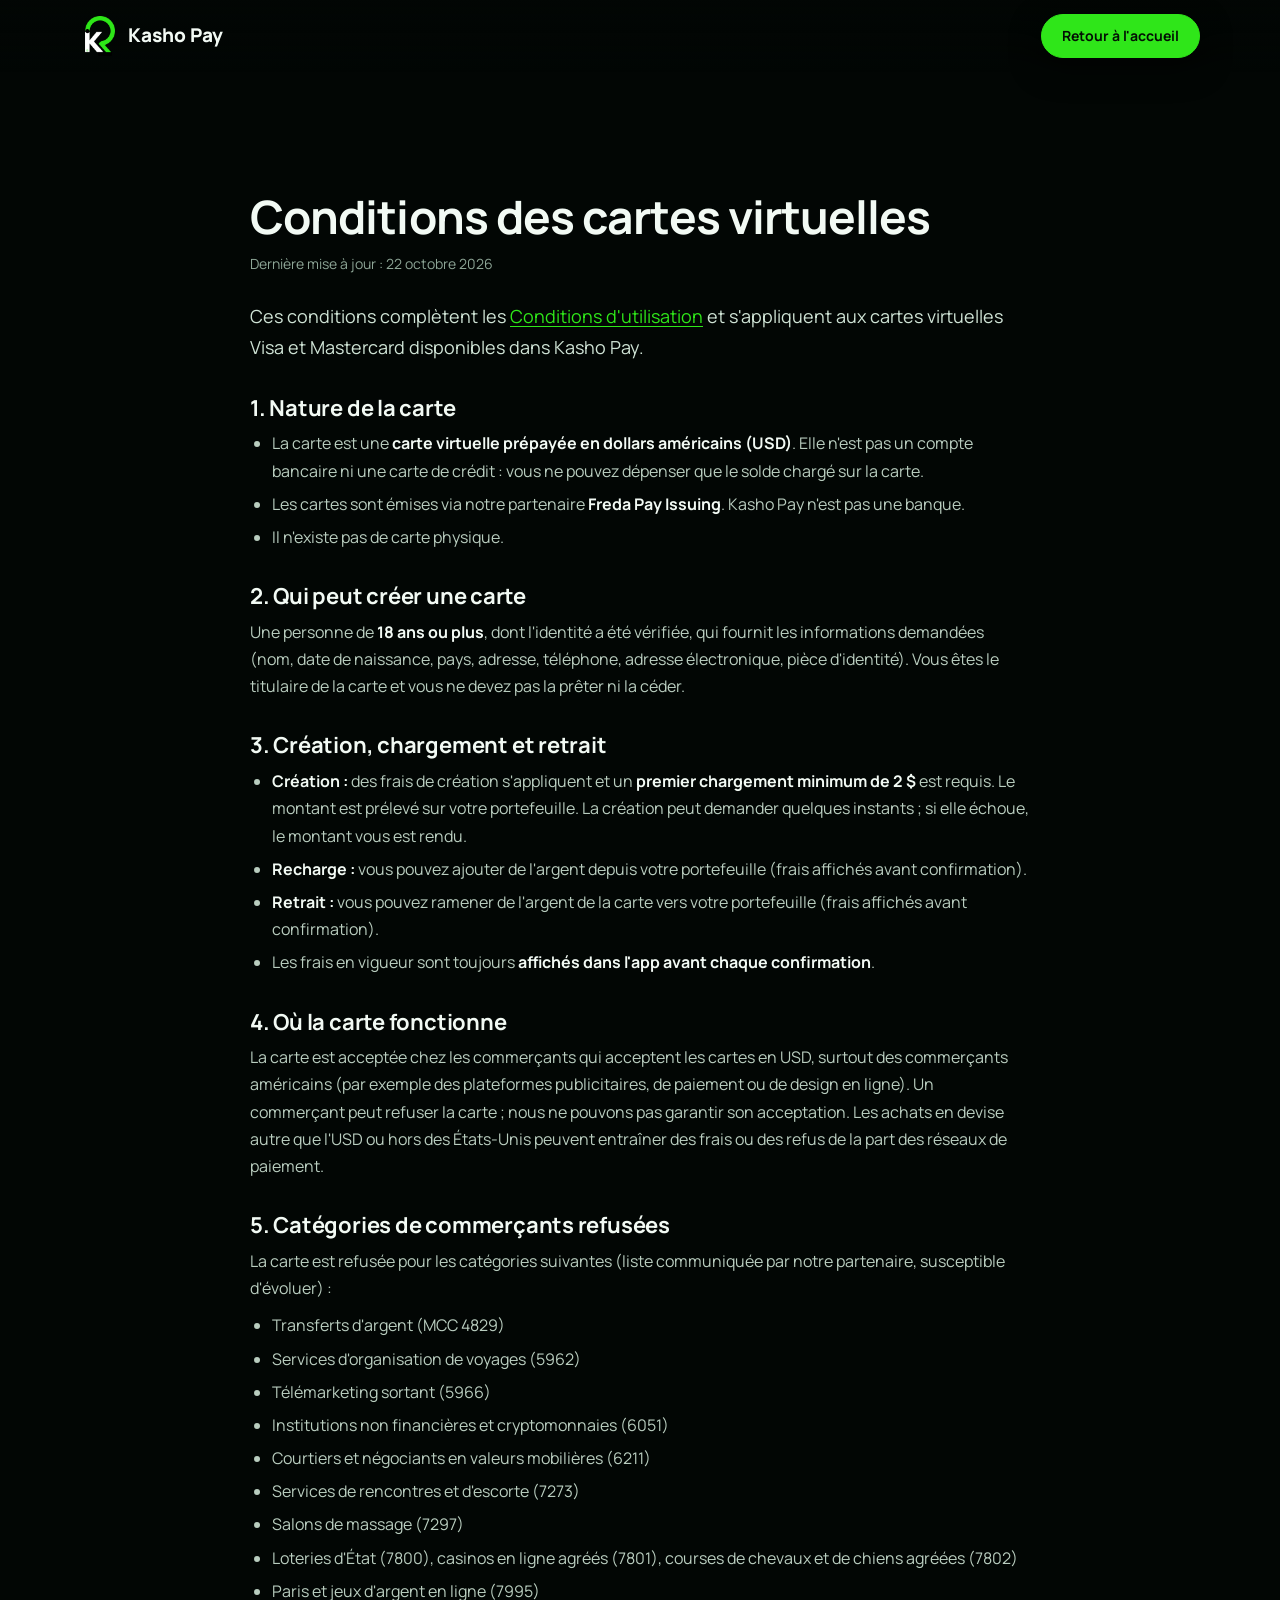
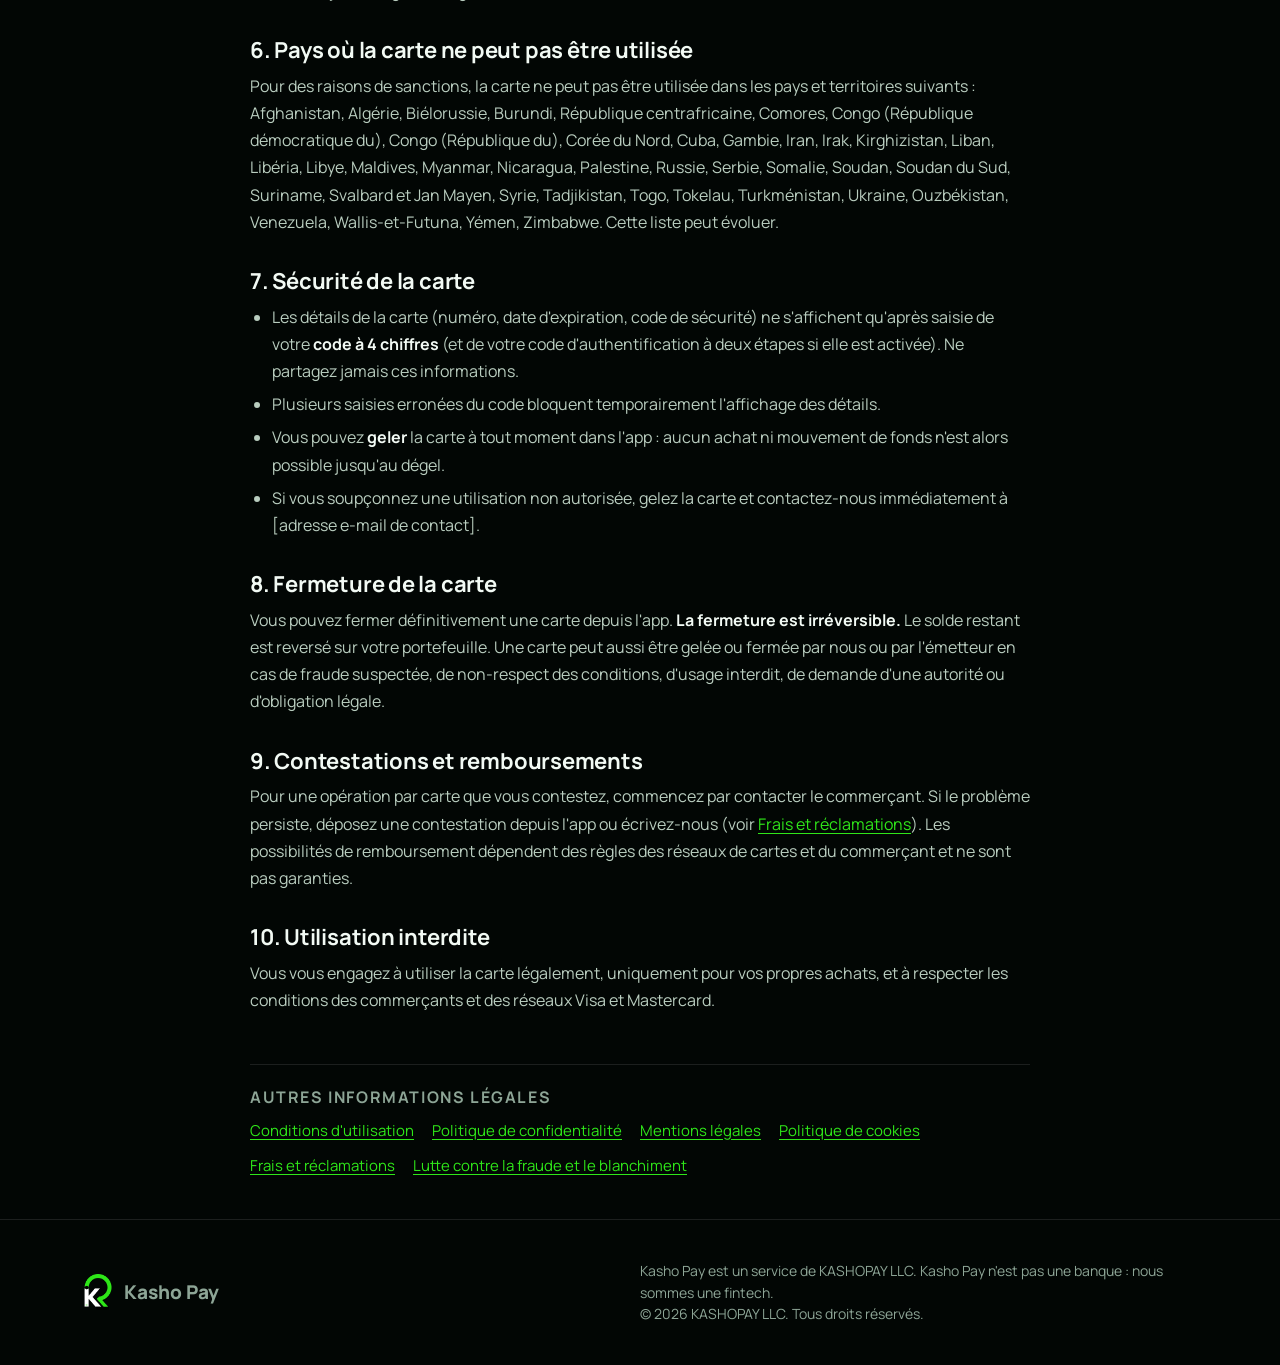
==== conditions-cartes-virtuelles/index.html @ 16ead139 "Add the legal pages (French) and footer links Conditions d'utilisation, politique de confidentialité" ====
<!doctype html>
<html lang="fr">
<head>
<meta charset="utf-8">
<meta name="viewport" content="width=device-width, initial-scale=1">
<title>Conditions des cartes virtuelles | Kasho Pay</title>
<meta name="description" content="Règles d'utilisation des cartes virtuelles Visa et Mastercard Kasho Pay : USD, catégories et pays refusés, frais, gel et fermeture.">
<meta name="robots" content="noindex, follow">
<meta name="theme-color" content="#020604">
<link rel="canonical" href="https://www.kashopay.ht/conditions-cartes-virtuelles/">
<link rel="icon" href="/img/favicon-32.png" sizes="32x32" type="image/png">
<link rel="apple-touch-icon" href="/img/apple-touch-icon.png">
<meta property="og:type" content="article"><meta property="og:site_name" content="Kasho Pay"><meta property="og:locale" content="fr_HT">
<meta property="og:title" content="Conditions des cartes virtuelles | Kasho Pay"><meta property="og:description" content="Règles d'utilisation des cartes virtuelles Visa et Mastercard Kasho Pay : USD, catégories et pays refusés, frais, gel et fermeture."><meta property="og:url" content="https://www.kashopay.ht/conditions-cartes-virtuelles/">
<meta property="og:image" content="https://www.kashopay.ht/img/og.jpg">
<link rel="preconnect" href="https://fonts.googleapis.com"><link rel="preconnect" href="https://fonts.gstatic.com" crossorigin>
<link rel="stylesheet" href="https://fonts.googleapis.com/css2?family=Manrope:wght@400;500;600;700;800&display=swap">
<link rel="stylesheet" href="/style.css">
</head>
<body class="legal-body">
<header class="top">
  <a class="logo" href="/" aria-label="Kasho Pay"><img src="/img/kasho-mark.webp" alt="" width="40" height="40"><span>Kasho Pay</span></a>
  <a class="pill small" href="/" style="margin-left:auto">Retour à l'accueil</a>
</header>
<main class="legal">
  <article>
    <h1>Conditions des cartes virtuelles</h1>
    <p class="updated">Dernière mise à jour : 22 octobre 2026</p>
    
<p class="lead">Ces conditions complètent les <a href="/conditions-utilisation/">Conditions d'utilisation</a> et s'appliquent aux cartes virtuelles Visa et Mastercard disponibles dans Kasho Pay.</p>

<h2>1. Nature de la carte</h2>
<ul>
  <li>La carte est une <strong>carte virtuelle prépayée en dollars américains (USD)</strong>. Elle n'est pas un compte bancaire ni une carte de crédit : vous ne pouvez dépenser que le solde chargé sur la carte.</li>
  <li>Les cartes sont émises via notre partenaire <strong>Freda Pay Issuing</strong>. Kasho Pay n'est pas une banque.</li>
  <li>Il n'existe pas de carte physique.</li>
</ul>

<h2>2. Qui peut créer une carte</h2>
<p>Une personne de <strong>18 ans ou plus</strong>, dont l'identité a été vérifiée, qui fournit les informations demandées (nom, date de naissance, pays, adresse, téléphone, adresse électronique, pièce d'identité). Vous êtes le titulaire de la carte et vous ne devez pas la prêter ni la céder.</p>

<h2>3. Création, chargement et retrait</h2>
<ul>
  <li><strong>Création :</strong> des frais de création s'appliquent et un <strong>premier chargement minimum de 2 $</strong> est requis. Le montant est prélevé sur votre portefeuille. La création peut demander quelques instants ; si elle échoue, le montant vous est rendu.</li>
  <li><strong>Recharge :</strong> vous pouvez ajouter de l'argent depuis votre portefeuille (frais affichés avant confirmation).</li>
  <li><strong>Retrait :</strong> vous pouvez ramener de l'argent de la carte vers votre portefeuille (frais affichés avant confirmation).</li>
  <li>Les frais en vigueur sont toujours <strong>affichés dans l'app avant chaque confirmation</strong>.</li>
</ul>

<h2>4. Où la carte fonctionne</h2>
<p>La carte est acceptée chez les commerçants qui acceptent les cartes en USD, surtout des commerçants américains (par exemple des plateformes publicitaires, de paiement ou de design en ligne). Un commerçant peut refuser la carte ; nous ne pouvons pas garantir son acceptation. Les achats en devise autre que l'USD ou hors des États-Unis peuvent entraîner des frais ou des refus de la part des réseaux de paiement.</p>

<h2>5. Catégories de commerçants refusées</h2>
<p>La carte est refusée pour les catégories suivantes (liste communiquée par notre partenaire, susceptible d'évoluer) :</p>
<ul>
  <li>Transferts d'argent (MCC 4829)</li>
  <li>Services d'organisation de voyages (5962)</li>
  <li>Télémarketing sortant (5966)</li>
  <li>Institutions non financières et cryptomonnaies (6051)</li>
  <li>Courtiers et négociants en valeurs mobilières (6211)</li>
  <li>Services de rencontres et d'escorte (7273)</li>
  <li>Salons de massage (7297)</li>
  <li>Loteries d'État (7800), casinos en ligne agréés (7801), courses de chevaux et de chiens agréées (7802)</li>
  <li>Paris et jeux d'argent en ligne (7995)</li>
</ul>

<h2>6. Pays où la carte ne peut pas être utilisée</h2>
<p>Pour des raisons de sanctions, la carte ne peut pas être utilisée dans les pays et territoires suivants : Afghanistan, Algérie, Biélorussie, Burundi, République centrafricaine, Comores, Congo (République démocratique du), Congo (République du), Corée du Nord, Cuba, Gambie, Iran, Irak, Kirghizistan, Liban, Libéria, Libye, Maldives, Myanmar, Nicaragua, Palestine, Russie, Serbie, Somalie, Soudan, Soudan du Sud, Suriname, Svalbard et Jan Mayen, Syrie, Tadjikistan, Togo, Tokelau, Turkménistan, Ukraine, Ouzbékistan, Venezuela, Wallis-et-Futuna, Yémen, Zimbabwe. Cette liste peut évoluer.</p>

<h2>7. Sécurité de la carte</h2>
<ul>
  <li>Les détails de la carte (numéro, date d'expiration, code de sécurité) ne s'affichent qu'après saisie de votre <strong>code à 4 chiffres</strong> (et de votre code d'authentification à deux étapes si elle est activée). Ne partagez jamais ces informations.</li>
  <li>Plusieurs saisies erronées du code bloquent temporairement l'affichage des détails.</li>
  <li>Vous pouvez <strong>geler</strong> la carte à tout moment dans l'app : aucun achat ni mouvement de fonds n'est alors possible jusqu'au dégel.</li>
  <li>Si vous soupçonnez une utilisation non autorisée, gelez la carte et contactez-nous immédiatement à [adresse e-mail de contact].</li>
</ul>

<h2>8. Fermeture de la carte</h2>
<p>Vous pouvez fermer définitivement une carte depuis l'app. <strong>La fermeture est irréversible.</strong> Le solde restant est reversé sur votre portefeuille. Une carte peut aussi être gelée ou fermée par nous ou par l'émetteur en cas de fraude suspectée, de non-respect des conditions, d'usage interdit, de demande d'une autorité ou d'obligation légale.</p>

<h2>9. Contestations et remboursements</h2>
<p>Pour une opération par carte que vous contestez, commencez par contacter le commerçant. Si le problème persiste, déposez une contestation depuis l'app ou écrivez-nous (voir <a href="/frais-et-reclamations/">Frais et réclamations</a>). Les possibilités de remboursement dépendent des règles des réseaux de cartes et du commerçant et ne sont pas garanties.</p>

<h2>10. Utilisation interdite</h2>
<p>Vous vous engagez à utiliser la carte légalement, uniquement pour vos propres achats, et à respecter les conditions des commerçants et des réseaux Visa et Mastercard.</p>
  </article>
  <nav class="legal-more" aria-label="Autres pages légales"><h2>Autres informations légales</h2><ul><li><a href="/conditions-utilisation/">Conditions d'utilisation</a></li><li><a href="/politique-confidentialite/">Politique de confidentialité</a></li><li><a href="/mentions-legales/">Mentions légales</a></li><li><a href="/politique-cookies/">Politique de cookies</a></li><li><a href="/frais-et-reclamations/">Frais et réclamations</a></li><li><a href="/lutte-contre-la-fraude/">Lutte contre la fraude et le blanchiment</a></li></ul></nav>
</main>
<footer class="foot"><div class="wrap foot-in"><a class="logo" href="/"><img src="/img/kasho-mark.webp" alt="" width="36" height="36"><span>Kasho Pay</span></a><p>Kasho Pay est un service de KASHOPAY LLC. Kasho Pay n'est pas une banque : nous sommes une fintech.<br>© 2026 KASHOPAY LLC. Tous droits réservés.</p></div></footer>
</body>
</html>
---- style.css ----
:root{--bg:#020604;--bg2:#06100a;--g:#2fe619;--g2:#7dff6a;--mint:#b6f5c9;--tx:#f2faf4;--mut:#8da596;--line:rgba(255,255,255,.1);--glass:rgba(255,255,255,.06);--r:22px}
*{box-sizing:border-box;margin:0;padding:0}
html{scroll-behavior:smooth;-webkit-text-size-adjust:100%}
body{background:var(--bg);color:var(--tx);font-family:Manrope,system-ui,-apple-system,"Segoe UI",Roboto,sans-serif;line-height:1.55;overflow-x:hidden}
img{max-width:100%;display:block}a{color:inherit;text-decoration:none}
h1,h2,h3{line-height:1.08;letter-spacing:-.02em}
.skip{position:absolute;left:-999px;top:8px;background:var(--g);color:#000;padding:10px 14px;border-radius:10px;z-index:99}.skip:focus{left:8px}
:focus-visible{outline:2px solid var(--g);outline-offset:3px;border-radius:8px}
.wrap{width:min(1120px,100% - 40px);margin:0 auto}.narrow{width:min(760px,100% - 40px)}.center{text-align:center}
.glass{background:var(--glass);border:1px solid var(--line);backdrop-filter:blur(14px);-webkit-backdrop-filter:blur(14px);border-radius:var(--r)}
/* header */
.top{position:fixed;inset:0 0 auto 0;z-index:20;display:flex;align-items:center;gap:18px;padding:14px max(20px,calc((100% - 1120px)/2));background:linear-gradient(#020604ee,#02060400)}
.logo{display:flex;align-items:center;gap:8px;font-weight:800;font-size:19px}.logo img{border-radius:10px}
.top nav{display:flex;gap:6px;margin-left:auto}.top nav a{padding:9px 14px;border-radius:999px;font-size:14px;font-weight:600;color:#cfe3d5;min-height:44px;display:inline-flex;align-items:center}
.top nav a:hover{background:var(--glass);color:#fff}.top nav .langsw{border:1px solid var(--line)}
.burger{display:none;margin-left:auto;width:44px;height:44px;border-radius:50%;border:1px solid var(--line);background:var(--glass);cursor:pointer;position:relative}
.burger span{position:absolute;left:13px;right:13px;height:2px;background:#fff;border-radius:2px;transition:.2s}.burger span:first-child{top:18px}.burger span:last-child{top:25px}
.burger[aria-expanded=true] span:first-child{top:21px;transform:rotate(45deg)}.burger[aria-expanded=true] span:last-child{top:21px;transform:rotate(-45deg)}
/* buttons */
.pill{display:inline-flex;align-items:center;gap:12px;padding:6px 6px 6px 22px;min-height:48px;border-radius:999px;background:#0b1510;border:1px solid var(--line);font-weight:700;font-size:15px;box-shadow:0 10px 30px #0008;transition:.2s}
.pill:hover{border-color:var(--g);box-shadow:0 0 0 4px #2fe61922,0 10px 30px #0008}
.pill .dot{width:36px;height:36px;border-radius:50%;background:#fff;color:#000;display:grid;place-items:center}
.pill.small{padding:0 20px;min-height:44px;background:var(--g);color:#031004;border-color:var(--g);font-size:14px}
.pill.big{min-height:60px;font-size:17px;padding-left:30px}
/* hero */
.hero{position:relative;min-height:100svh;display:grid;align-items:end;padding:120px max(20px,calc((100% - 1120px)/2)) 56px;overflow:hidden;
 background:radial-gradient(60% 55% at 50% 38%,#0f6a1c55 0,#02060400 70%),radial-gradient(90% 60% at 50% 110%,#0c3b1788 0,#02060400 70%),var(--bg)}
.grid-lines{position:absolute;inset:0;background:linear-gradient(var(--line) 1px,transparent 1px) 0 0/100% 33.3%,linear-gradient(90deg,var(--line) 1px,transparent 1px) 0 0/25% 100%;opacity:.35;mask-image:radial-gradient(70% 70% at 50% 40%,#000,transparent)}
.giant{position:absolute;top:13%;left:0;right:0;text-align:center;font-weight:800;font-size:clamp(70px,17vw,240px);letter-spacing:-.05em;line-height:1;background:linear-gradient(#2fe61966,#2fe61908);-webkit-background-clip:text;background-clip:text;color:transparent;user-select:none}
.hero-cards{position:absolute;left:50%;top:21%;width:min(520px,86vw);height:min(360px,60vw);transform:translateX(-50%)}
.hero-cards .kcard{position:absolute;width:min(300px,56vw)}
.hero-cards .c1{left:0;top:6%;transform:rotate(-14deg) skewY(4deg);z-index:2;animation:fl 7s ease-in-out infinite}
.hero-cards .c2{right:0;top:0;transform:rotate(10deg) skewY(-4deg);z-index:1;animation:fl 8s ease-in-out -2s infinite;opacity:.95}
.hero-cards .c3{left:24%;top:34%;transform:rotate(-4deg);z-index:3;animation:fl 6s ease-in-out -4s infinite}
@keyframes fl{50%{translate:0 -14px}}
.hero-copy{position:relative;z-index:4;max-width:360px}
.eyebrow,.kicker{color:var(--g);font-weight:700;font-size:13px;letter-spacing:.14em;text-transform:uppercase}
.hero h1{font-size:clamp(34px,5vw,52px);margin:8px 0 12px}.lead{color:#b5c9bb;font-size:15px;margin-bottom:22px}
.facts{position:absolute;right:max(20px,calc((100% - 1120px)/2));bottom:56px;list-style:none;display:grid;gap:12px;z-index:4;width:230px}
.facts .glass{padding:14px 18px}.facts b{display:block;font-size:17px}.facts span{color:var(--mut);font-size:13px}
.facts .secure{display:flex;align-items:center;gap:10px;font-weight:600;font-size:14px;padding-left:4px}.facts .secure i{width:12px;height:12px;border-radius:50%;background:var(--g);box-shadow:0 0 14px var(--g)}
/* kcard */
.kcard{aspect-ratio:1.586;border-radius:18px;padding:16px 18px;background:linear-gradient(#0000,#0007),var(--g);background:linear-gradient(180deg,#0000 30%,#0008),var(--g);position:relative;color:#fff;display:flex;flex-direction:column;justify-content:space-between;
 box-shadow:0 30px 60px #000a,inset 0 0 0 1px #ffffff26;overflow:hidden}
.kcard::after{content:"";position:absolute;right:-30%;top:-40%;width:80%;aspect-ratio:1;border-radius:50%;background:#ffffff22}
.kc-top{display:flex;align-items:center;gap:8px;position:relative;z-index:1}.kc-top img{border-radius:8px}.kc-label{font-weight:800;font-size:13px;letter-spacing:.12em;text-transform:uppercase}
.kc-num{font-size:clamp(13px,2.4vw,17px);letter-spacing:.14em;font-weight:600;position:relative;z-index:1}
.kc-bot{display:flex;align-items:flex-end;gap:16px;position:relative;z-index:1}.kc-bot small{display:block;font-size:9px;opacity:.75;letter-spacing:.1em}.kc-bot b{font-size:12px}
.kc-bot .brand{margin-left:auto;height:26px;width:auto}
/* sections */
.sec{padding:clamp(70px,10vw,130px) 0;position:relative}
.sec h2{font-size:clamp(30px,5vw,54px);margin:10px 0 16px}.sub{color:#b5c9bb;font-size:clamp(16px,2vw,18px);max-width:640px}.center .sub{margin:0 auto}
.two{display:grid;grid-template-columns:1.1fr .9fr;gap:60px;align-items:center}
.steps{list-style:none;display:grid;gap:18px;margin:30px 0}.steps li{display:flex;gap:16px}.steps h3{font-size:18px;margin-bottom:4px}.steps p{color:var(--mut);font-size:15px}
.num{flex:none;width:36px;height:36px;border-radius:50%;background:#2fe61922;color:var(--g);display:grid;place-items:center;font-weight:800;border:1px solid #2fe61955}
.phone{width:min(300px,78vw);margin:0 auto;aspect-ratio:390/844;border-radius:40px;padding:8px;background:linear-gradient(145deg,#1b2b20,#050a07);box-shadow:0 40px 90px #000b,0 0 80px #2fe61922,inset 0 0 0 1px #ffffff1f}
.phone img{width:100%;height:100%;border-radius:32px;object-fit:cover}.phone.sm{width:min(220px,62vw);border-radius:32px;padding:6px}.phone.sm img{border-radius:26px}
.phone-wrap{position:relative}.float-badge{position:absolute;right:2%;bottom:12%;padding:14px 18px;display:grid;gap:2px}.float-badge span{color:var(--mut);font-size:13px}
.cards::before,.security::before{content:"";position:absolute;inset:0;background:radial-gradient(50% 40% at 50% 0,#2fe61914,transparent);pointer-events:none}
.card-row{display:grid;grid-template-columns:repeat(auto-fit,minmax(230px,1fr));gap:26px;margin:54px 0 36px}
.card-row figure{text-align:center}.card-row figcaption{margin-top:12px;color:var(--mut);font-size:14px;font-weight:600}
.fine{color:var(--mut);font-size:13px;max-width:640px;margin:18px auto 0}
.shot-row{display:flex;gap:28px;overflow-x:auto;scroll-snap-type:x mandatory;padding:46px 4px 20px;margin-top:10px;scrollbar-width:thin}
.shot{flex:none;scroll-snap-align:center;text-align:center;width:min(240px,66vw)}.shot figcaption{margin-top:18px}.shot b{display:block;font-size:16px}.shot span{color:var(--mut);font-size:13px}
.table-wrap{margin:44px 0 0;overflow:hidden}table{width:100%;border-collapse:collapse}th,td{padding:14px 22px;text-align:left}thead th{font-size:13px;color:var(--mut);text-transform:uppercase;letter-spacing:.1em;border-bottom:1px solid var(--line)}
.grp th{background:#2fe61912;color:var(--g);font-size:14px}tbody tr+tr td{border-top:1px solid #ffffff0d}td.amt,th.amt{text-align:right;font-weight:800;white-space:nowrap}
.sec-grid{list-style:none;display:grid;grid-template-columns:repeat(auto-fit,minmax(210px,1fr));gap:12px;margin-top:34px}.sec-grid li{padding:16px 18px;display:grid;grid-template-columns:34px 1fr;column-gap:12px;align-items:start}
.sec-grid h3{font-size:15px;margin:0 0 2px}.sec-grid p{color:var(--mut);font-size:13px;line-height:1.45;grid-column:2}.ic{grid-row:span 2;width:34px;height:34px;border-radius:10px;background:#2fe61922;color:var(--g);display:grid;place-items:center}.ic svg{width:16px;height:16px}
details{margin-top:14px;padding:0}summary{cursor:pointer;list-style:none;padding:20px 24px;font-weight:700;font-size:17px;display:flex;justify-content:space-between;gap:16px;min-height:60px;align-items:center}
summary::-webkit-details-marker{display:none}summary::after{content:"+";font-size:26px;color:var(--g);line-height:1}details[open] summary::after{content:"–"}details p{padding:0 24px 22px;color:#b5c9bb}
.final{text-align:center;background:radial-gradient(60% 80% at 50% 100%,#2fe61930,transparent)}.final .sub{margin:0 auto 34px}
.foot{border-top:1px solid var(--line);padding:40px 0;color:var(--mut);font-size:14px}.foot-in{display:flex;flex-wrap:wrap;gap:24px;justify-content:space-between;align-items:center}.foot-in p{max-width:560px}.foot a:hover{color:#fff}.fl{text-align:right}
/* reveal */
.js .reveal{opacity:0;transform:translateY(22px);transition:opacity .7s,transform .7s}.js .reveal.in{opacity:1;transform:none}
@media (max-width:900px){
 .two{grid-template-columns:1fr;gap:40px}.phone-wrap{order:-1}
 .burger{display:block}.top .pill.small{margin-left:auto}.burger{margin-left:0}
 .top nav{position:fixed;inset:68px 14px auto 14px;flex-direction:column;background:#06100af2;border:1px solid var(--line);border-radius:20px;padding:10px;display:none;backdrop-filter:blur(16px)}
 .top nav.open{display:flex}
 .facts{position:relative;right:auto;bottom:auto;width:100%;grid-template-columns:1fr 1fr;margin-top:30px}.facts .secure{grid-column:1/-1}
 .hero{align-items:start;padding-bottom:40px}.hero-copy{margin-top:58vw;max-width:none}.hero-cards{top:14%}.giant{top:9%}
 .fl{text-align:left}
}
@media (max-width:520px){.hero-copy{margin-top:70vw}th,td{padding:12px 14px}.logo span{font-size:17px}}
@media (prefers-reduced-motion:reduce){*{animation:none!important;transition:none!important;scroll-behavior:auto!important}.js .reveal{opacity:1;transform:none}}

.notbank{padding:clamp(26px,5vw,44px);text-align:center;border-color:#2fe61944;background:linear-gradient(#2fe6190f,#2fe61905)}.notbank h2{font-size:clamp(24px,4vw,38px);margin:0 0 12px}.notbank p{color:#b5c9bb;max-width:560px;margin:0 auto}
.sec.fintech{padding:30px 0}.sec.partners{padding-top:70px}
.partner{display:flex;align-items:center;gap:22px;padding:22px 26px;margin-top:36px;transition:.2s}.partner:hover{border-color:var(--g)}
.partner img{width:84px;height:84px;border-radius:20px;flex:none}.partner h3{font-size:22px;margin-bottom:4px}.partner p{color:#b5c9bb;font-size:15px}
.methods-h{margin:34px 0 14px;color:var(--mut);font-size:13px;letter-spacing:.1em;text-transform:uppercase;font-weight:700}
.methods{list-style:none;display:grid;grid-template-columns:repeat(auto-fit,minmax(130px,1fr));gap:12px}
.methods li{display:flex;flex-direction:column;align-items:center;justify-content:center;gap:10px;padding:18px 10px;font-weight:700;font-size:14px;text-align:center}
.methods img{width:56px;height:56px;border-radius:14px;object-fit:contain;background:#fff}
.methods .mark{display:grid;place-items:center;width:56px;height:56px;border-radius:14px;background:#0b1510;border:1px solid var(--line)}.methods .mark .brand{height:20px;width:auto;max-width:48px}
@media (max-width:520px){.partner{flex-direction:column;text-align:center}}

@media (min-width:900px){.sec-grid{grid-template-columns:repeat(3,1fr)}}

/* cards marquee: slides from left to right, small cards */
.marquee{overflow:hidden;margin:44px calc(50% - 50vw) 30px;padding:14px 0;mask-image:linear-gradient(90deg,transparent,#000 8%,#000 92%,transparent);-webkit-mask-image:linear-gradient(90deg,transparent,#000 8%,#000 92%,transparent)}
.marquee .track{display:flex;width:max-content;animation:slide-right 48s linear infinite}
.marquee:hover .track{animation-play-state:paused}
.marquee figure{flex:none;width:176px;margin-right:18px;text-align:center}
.marquee .kcard{padding:11px 13px;border-radius:14px;box-shadow:0 14px 28px #000a,inset 0 0 0 1px #ffffff26}
.marquee .kc-top img{width:22px;height:22px}.marquee .kc-label{font-size:9px}.marquee .kc-num{font-size:10px}.marquee .kc-bot small{font-size:6px}.marquee .kc-bot b{font-size:8px}.marquee .kc-bot .brand{height:16px}
.marquee figcaption{margin-top:8px;color:var(--mut);font-size:12px;font-weight:600}
@keyframes slide-right{from{transform:translateX(-50%)}to{transform:translateX(0)}}
@media (prefers-reduced-motion:reduce){.marquee{overflow-x:auto;mask-image:none;-webkit-mask-image:none}.marquee .track{animation:none}.marquee figure[aria-hidden]{display:none}}
.foot .notice{padding-bottom:22px;margin-bottom:22px;border-bottom:1px solid var(--line);font-size:14px;color:#b5c9bb}.foot .notice p{max-width:760px}.foot .notice strong{color:var(--tx)}

/* logo badge on the cards */
.kc-logo{width:30px;height:30px;border-radius:9px;background:#fff;display:grid;place-items:center;box-shadow:0 2px 8px #0005;flex:none}.kc-logo img{width:20px;height:20px;border-radius:0}
.marquee .kc-logo{width:20px;height:20px;border-radius:6px}.marquee .kc-logo img{width:13px;height:13px}
/* features under the cards: columns split by hairlines, one icon each */
.perks{display:grid;grid-template-columns:1fr auto;align-items:stretch;gap:0;list-style:none;padding:0;margin:0 auto 18px;max-width:1000px;border-radius:24px;overflow:hidden}
.perks ul{list-style:none;display:grid;grid-template-columns:repeat(4,1fr)}
.perks li{display:flex;flex-direction:column;align-items:flex-start;gap:14px;padding:24px 22px;border:0;border-radius:0;background:none;font-weight:600;font-size:14px;line-height:1.4;border-right:1px solid var(--line)}
.perks .pi{width:42px;height:42px;border-radius:12px;border:1px solid #2fe61955;color:var(--g);display:grid;place-items:center;background:#2fe61910}
.perks .cost{display:flex;flex-direction:column;justify-content:center;gap:2px;padding:24px 34px;background:linear-gradient(160deg,#2fe61926,#2fe61908)}
.perks .cost b{font-size:44px;line-height:1;letter-spacing:-.03em;color:var(--g)}.perks .cost span{font-size:13px;color:#b5c9bb}
@media (max-width:900px){.perks{grid-template-columns:1fr}.perks ul{grid-template-columns:1fr 1fr}.perks li{border-bottom:1px solid var(--line)}.perks .cost{flex-direction:row;align-items:baseline;gap:12px;padding:18px 22px}}
@media (max-width:520px){.perks ul{grid-template-columns:1fr}.perks li{flex-direction:row;align-items:center;border-right:0;padding:16px 18px}}
.ic svg{width:18px;height:18px}

/* smaller logo without background, outlined in white so the black K stays visible on dark cards */
.kc-logo{width:auto;height:auto;background:none;box-shadow:none;border-radius:0;display:block}
.kc-logo img{width:19px;height:19px}
.marquee .kc-logo{width:auto;height:auto;border-radius:0}.marquee .kc-logo img{width:13px;height:13px}
/* more compact features strip */
.perks{max-width:860px;border-radius:18px}
.perks li{gap:10px;padding:14px 16px;font-size:13px}
.perks .pi{width:32px;height:32px;border-radius:10px}.perks .pi svg{width:17px;height:17px}
.perks .cost{padding:14px 24px}.perks .cost b{font-size:30px}.perks .cost span{font-size:12px}
@media (max-width:900px){.perks .cost{padding:12px 18px}}
@media (max-width:520px){.perks li{padding:12px 14px}}

/* phones: smaller cards */
@media (max-width:520px){
 .marquee figure{width:128px;margin-right:12px}
 .marquee .kcard{padding:8px 9px;border-radius:11px}
 .marquee .kc-logo img{width:10px;height:10px}.marquee .kc-label{font-size:7px}.marquee .kc-num{font-size:7.5px}
 .marquee .kc-bot small{font-size:5px}.marquee .kc-bot b{font-size:6px}.marquee .kc-bot{gap:8px}.marquee .kc-bot .brand{height:12px}
 .marquee figcaption{font-size:11px;margin-top:6px}
 .hero-cards{width:66vw;height:38vw;top:15%}.hero-cards .kcard{width:38vw;padding:8px 9px;border-radius:11px}
 .hero-cards .kc-logo img{width:13px;height:13px}.hero-cards .kc-label{font-size:8px}.hero-cards .kc-num{font-size:8px}
 .hero-cards .kc-bot small{font-size:5px}.hero-cards .kc-bot b{font-size:7px}.hero-cards .kc-bot .brand{height:14px}
 .hero-copy{margin-top:48vw}
}

/* logos inside the two hero facts */
.facts .fact .logos{display:flex;gap:8px;margin-bottom:10px}
.facts .fact .logos img{width:30px;height:30px;border-radius:8px;background:#fff;object-fit:contain}
.facts .fact .mark{display:grid;place-items:center;width:30px;height:30px;border-radius:8px;background:#0b1510;border:1px solid var(--line)}
.facts .fact .mark .brand{height:11px;width:auto;max-width:24px}
.facts .fact>span:not(.logos){display:block}

/* smaller hero facts */
.facts .fact .logos{gap:6px;margin-bottom:6px}
.facts .fact .logos img,.facts .fact .mark{width:22px;height:22px;border-radius:6px}
.facts .fact .mark .brand{height:8px;max-width:17px}
.facts .glass{padding:10px 14px}.facts b{font-size:15px}.facts .fact>span:not(.logos){font-size:12px}
@media (max-width:900px){.facts{gap:8px}.facts .glass{padding:10px 12px}.facts b{font-size:14px}}

/* phones: cards a bit larger than before, text block lower */
@media (max-width:520px){
 .marquee figure{width:156px;margin-right:14px}
 .marquee .kcard{padding:10px 11px;border-radius:13px}
 .marquee .kc-logo img{width:12px;height:12px}.marquee .kc-label{font-size:8.5px}.marquee .kc-num{font-size:9px}
 .marquee .kc-bot small{font-size:5.5px}.marquee .kc-bot b{font-size:7.5px}.marquee .kc-bot .brand{height:14px}
 .marquee figcaption{font-size:12px}
 .hero-cards{width:76vw;height:44vw;top:15%}.hero-cards .kcard{width:46vw;padding:10px 11px;border-radius:13px}
 .hero-cards .kc-logo img{width:15px;height:15px}.hero-cards .kc-label{font-size:9px}.hero-cards .kc-num{font-size:9.5px}
 .hero-cards .kc-bot small{font-size:5.5px}.hero-cards .kc-bot b{font-size:8px}.hero-cards .kc-bot .brand{height:15px}
 .hero-copy{margin-top:66vw}
}

/* phones: the four payment methods on a single line */
@media (max-width:640px){
 .methods{grid-template-columns:repeat(4,1fr);gap:8px}
 .methods li{padding:12px 4px;gap:8px;font-size:11px;border-radius:16px;min-width:0}
 .methods img,.methods .mark{width:38px;height:38px;border-radius:10px}
 .methods .mark .brand{height:13px;max-width:30px}
}



/* cards use the exact colours of the app: same gradients and the same soft dark shade at the bottom */
.kcard{background:linear-gradient(180deg,#0000 30%,#0008),var(--g);box-shadow:0 30px 60px #000a,inset 0 0 0 1px #ffffff26}
.kcard::after{background:#ffffff22}
.kc-logo img{width:36px;height:36px}
.marquee .kc-logo img{width:27px;height:27px}
@media (max-width:520px){.marquee .kc-logo img{width:22px;height:22px}.hero-cards .kc-logo img{width:28px;height:28px}}

/* legal pages */
.legal{width:min(780px,100% - 40px);margin:0 auto;padding:120px 0 40px}
.legal h1{font-size:clamp(30px,5vw,46px);margin-bottom:8px}.legal .updated{color:var(--mut);font-size:14px;margin-bottom:26px}
.legal .lead{font-size:18px;color:#cfe3d5;margin-bottom:10px}
.legal h2{font-size:22px;margin:34px 0 10px;letter-spacing:-.01em}
.legal p,.legal li{color:#b9cdbf;font-size:16px;line-height:1.7}.legal p{margin:10px 0}
.legal ul,.legal ol{margin:10px 0 10px 22px;display:grid;gap:6px}
.legal strong{color:var(--tx)}.legal a{color:var(--g);text-decoration:underline;text-underline-offset:3px}
.legal-more{margin-top:50px;padding-top:24px;border-top:1px solid var(--line)}.legal-more h2{font-size:16px;color:var(--mut);margin:0 0 10px;text-transform:uppercase;letter-spacing:.1em}
.legal-more ul{list-style:none;margin:0;display:flex;flex-wrap:wrap;gap:8px 18px}.legal-more a{font-size:15px}
.legal-body .top{position:sticky}
.legal-links{display:flex;flex-wrap:wrap;gap:8px 20px;font-size:13px;padding-bottom:18px}.legal-links a{color:var(--mut)}.legal-links a:hover{color:#fff}
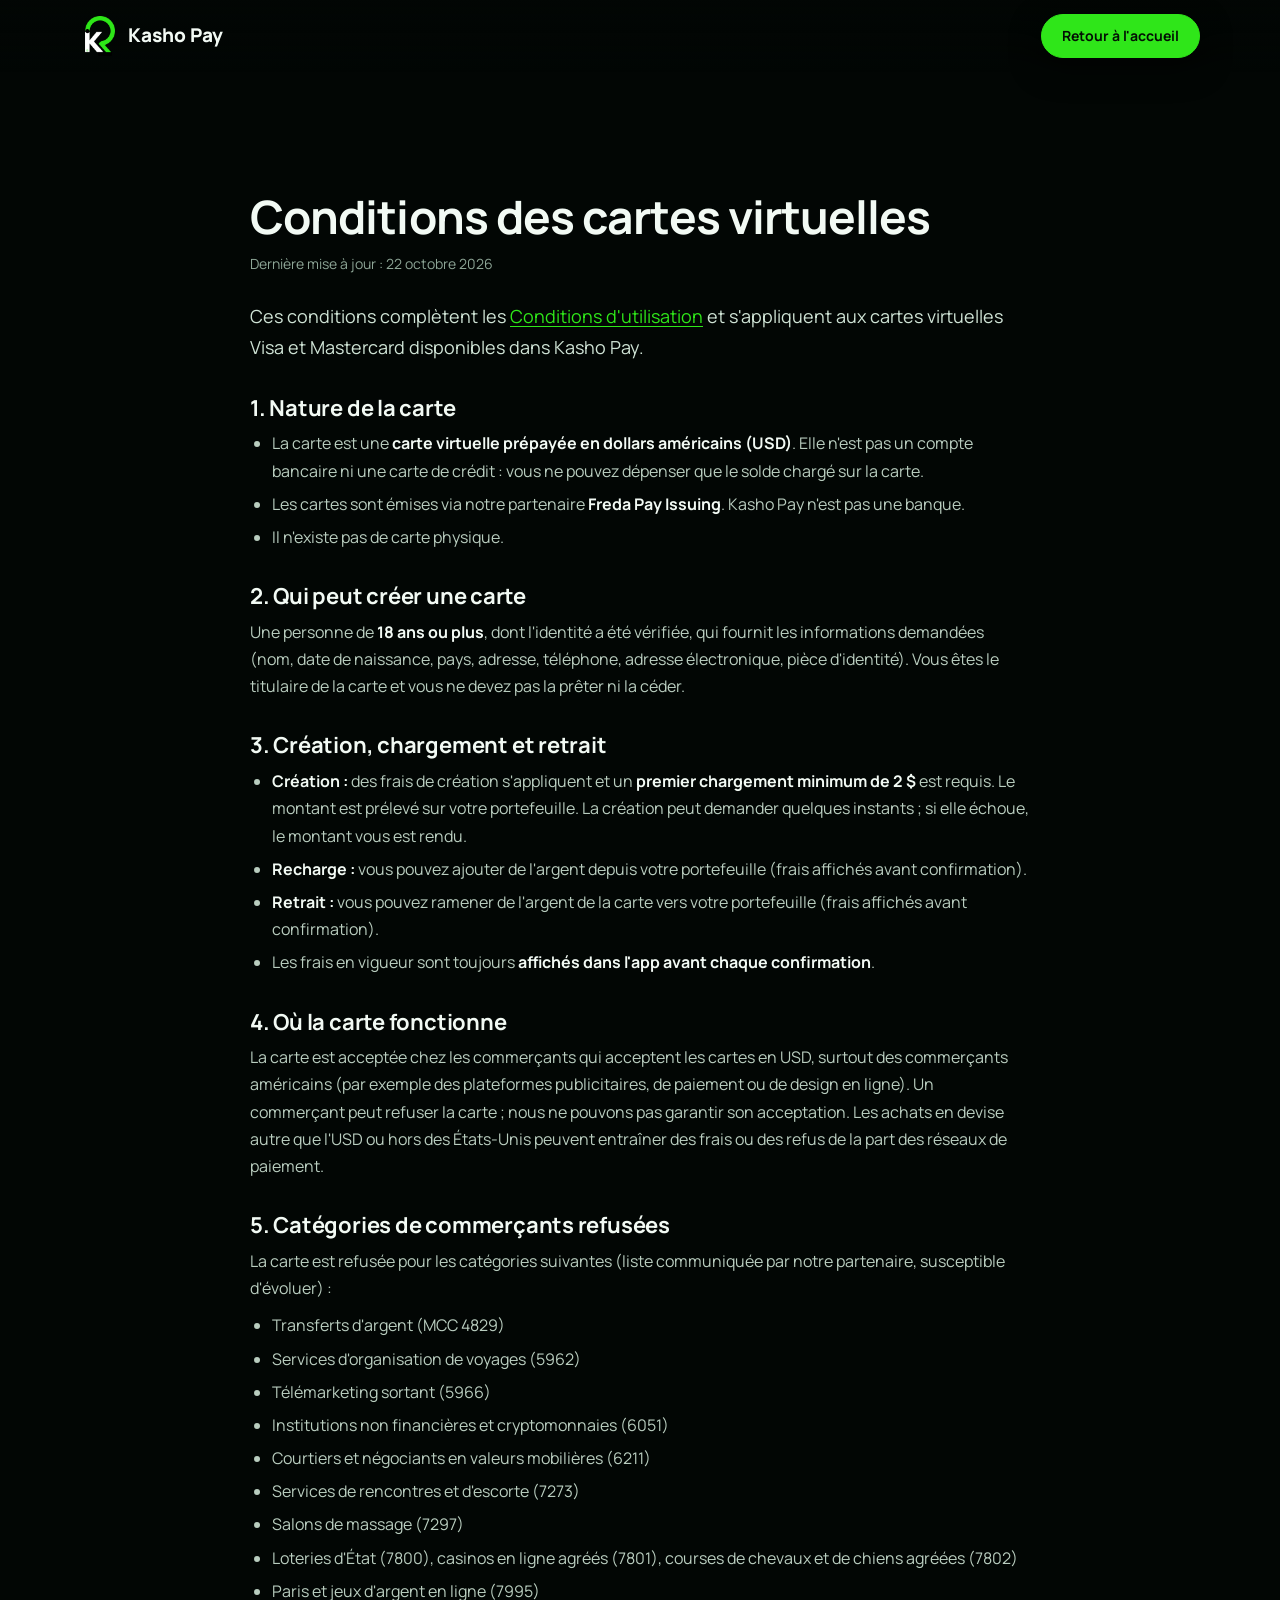
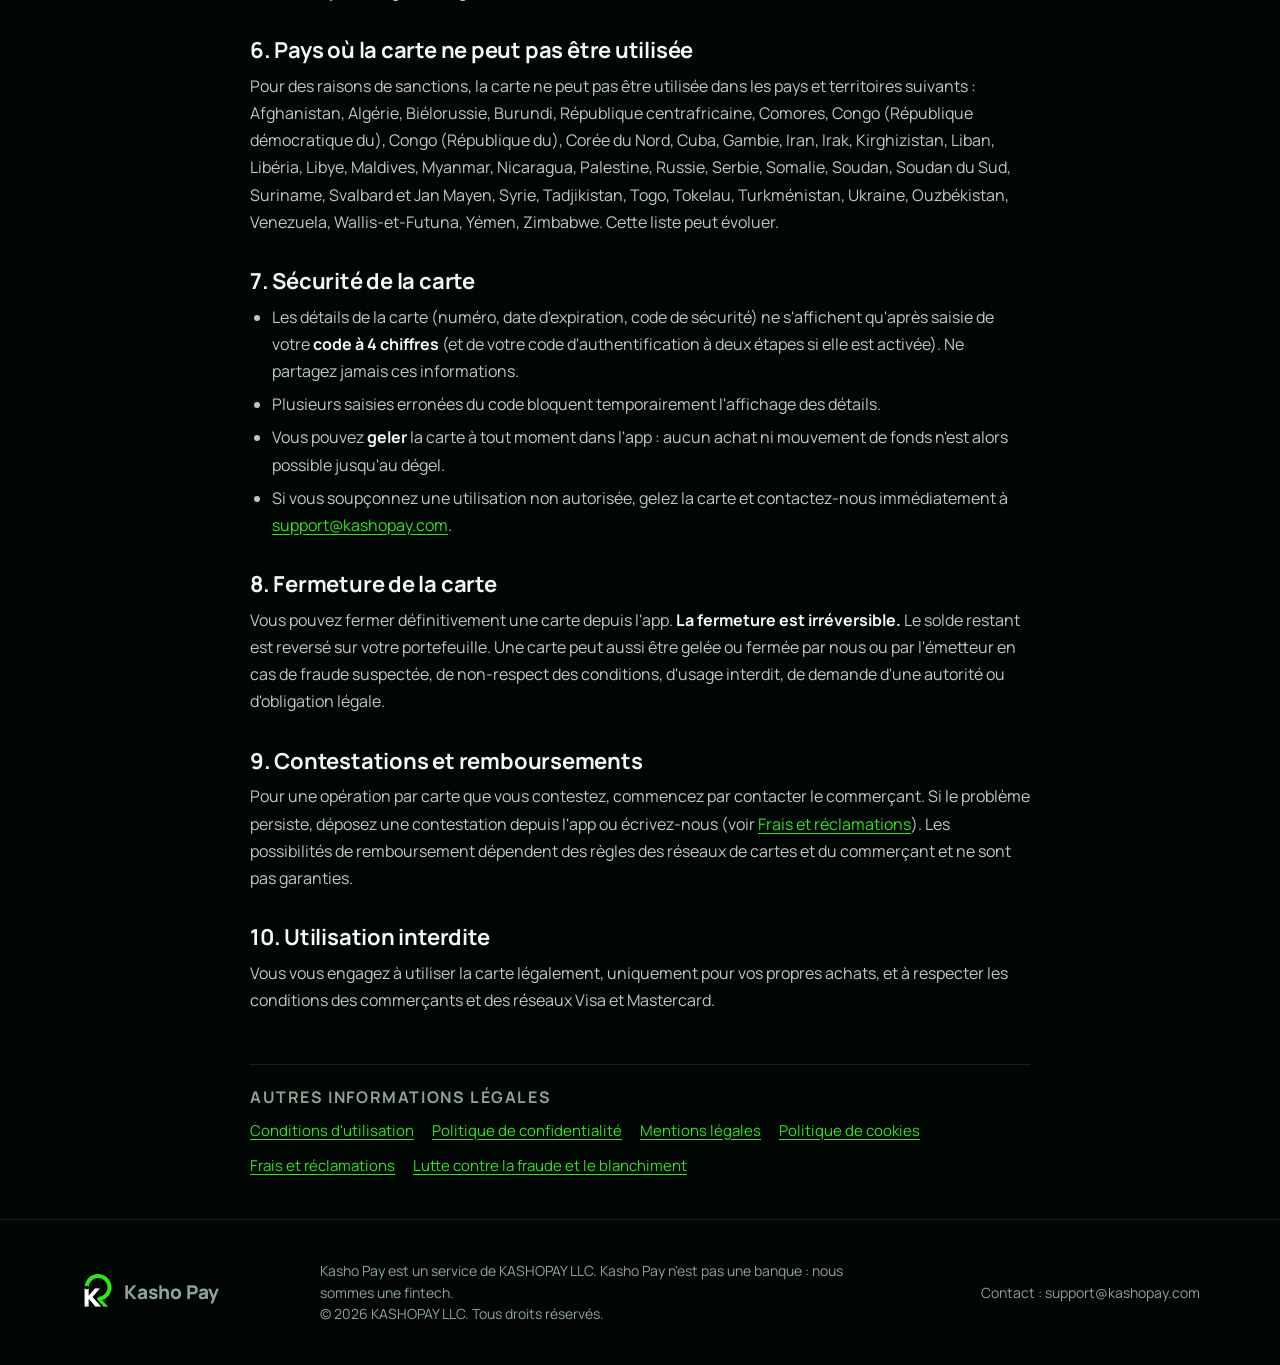
==== commit 33ef0651: "Legal pages: drop head office and registration number, contact support@kashopay.com, publisher Rosal" ====
--- a/conditions-cartes-virtuelles/index.html
+++ b/conditions-cartes-virtuelles/index.html
@@ -5,14 +5,16 @@
 <meta name="viewport" content="width=device-width, initial-scale=1">
 <title>Conditions des cartes virtuelles | Kasho Pay</title>
 <meta name="description" content="Règles d'utilisation des cartes virtuelles Visa et Mastercard Kasho Pay : USD, catégories et pays refusés, frais, gel et fermeture.">
-<meta name="robots" content="noindex, follow">
+<meta name="robots" content="index, follow">
 <meta name="theme-color" content="#020604">
-<link rel="canonical" href="https://www.kashopay.ht/conditions-cartes-virtuelles/">
-<link rel="icon" href="/img/favicon-32.png" sizes="32x32" type="image/png">
+<link rel="canonical" href="https://kashopay.com/conditions-cartes-virtuelles/">
+<link rel="icon" href="/favicon.ico" sizes="48x48">
+<link rel="icon" href="/img/favicon-96.png" sizes="96x96" type="image/png">
+<link rel="icon" href="/img/favicon-192.png" sizes="192x192" type="image/png">
 <link rel="apple-touch-icon" href="/img/apple-touch-icon.png">
 <meta property="og:type" content="article"><meta property="og:site_name" content="Kasho Pay"><meta property="og:locale" content="fr_HT">
-<meta property="og:title" content="Conditions des cartes virtuelles | Kasho Pay"><meta property="og:description" content="Règles d'utilisation des cartes virtuelles Visa et Mastercard Kasho Pay : USD, catégories et pays refusés, frais, gel et fermeture."><meta property="og:url" content="https://www.kashopay.ht/conditions-cartes-virtuelles/">
-<meta property="og:image" content="https://www.kashopay.ht/img/og.jpg">
+<meta property="og:title" content="Conditions des cartes virtuelles | Kasho Pay"><meta property="og:description" content="Règles d'utilisation des cartes virtuelles Visa et Mastercard Kasho Pay : USD, catégories et pays refusés, frais, gel et fermeture."><meta property="og:url" content="https://kashopay.com/conditions-cartes-virtuelles/">
+<meta property="og:image" content="https://kashopay.com/img/og.jpg">
 <link rel="preconnect" href="https://fonts.googleapis.com"><link rel="preconnect" href="https://fonts.gstatic.com" crossorigin>
 <link rel="stylesheet" href="https://fonts.googleapis.com/css2?family=Manrope:wght@400;500;600;700;800&display=swap">
 <link rel="stylesheet" href="/style.css">
@@ -72,7 +74,7 @@
   <li>Les détails de la carte (numéro, date d'expiration, code de sécurité) ne s'affichent qu'après saisie de votre <strong>code à 4 chiffres</strong> (et de votre code d'authentification à deux étapes si elle est activée). Ne partagez jamais ces informations.</li>
   <li>Plusieurs saisies erronées du code bloquent temporairement l'affichage des détails.</li>
   <li>Vous pouvez <strong>geler</strong> la carte à tout moment dans l'app : aucun achat ni mouvement de fonds n'est alors possible jusqu'au dégel.</li>
-  <li>Si vous soupçonnez une utilisation non autorisée, gelez la carte et contactez-nous immédiatement à [adresse e-mail de contact].</li>
+  <li>Si vous soupçonnez une utilisation non autorisée, gelez la carte et contactez-nous immédiatement à <a href="mailto:support@kashopay.com">support@kashopay.com</a>.</li>
 </ul>
 
 <h2>8. Fermeture de la carte</h2>
@@ -86,6 +88,6 @@
   </article>
   <nav class="legal-more" aria-label="Autres pages légales"><h2>Autres informations légales</h2><ul><li><a href="/conditions-utilisation/">Conditions d'utilisation</a></li><li><a href="/politique-confidentialite/">Politique de confidentialité</a></li><li><a href="/mentions-legales/">Mentions légales</a></li><li><a href="/politique-cookies/">Politique de cookies</a></li><li><a href="/frais-et-reclamations/">Frais et réclamations</a></li><li><a href="/lutte-contre-la-fraude/">Lutte contre la fraude et le blanchiment</a></li></ul></nav>
 </main>
-<footer class="foot"><div class="wrap foot-in"><a class="logo" href="/"><img src="/img/kasho-mark.webp" alt="" width="36" height="36"><span>Kasho Pay</span></a><p>Kasho Pay est un service de KASHOPAY LLC. Kasho Pay n'est pas une banque : nous sommes une fintech.<br>© 2026 KASHOPAY LLC. Tous droits réservés.</p></div></footer>
+<footer class="foot"><div class="wrap foot-in"><a class="logo" href="/"><img src="/img/kasho-mark.webp" alt="" width="36" height="36"><span>Kasho Pay</span></a><p>Kasho Pay est un service de KASHOPAY LLC. Kasho Pay n'est pas une banque : nous sommes une fintech.<br>© 2026 KASHOPAY LLC. Tous droits réservés.</p><p class="fl">Contact : <a href="mailto:support@kashopay.com">support@kashopay.com</a></p></div></footer>
 </body>
 </html>
--- a/style.css
+++ b/style.css
@@ -204,3 +204,34 @@
 .legal-more ul{list-style:none;margin:0;display:flex;flex-wrap:wrap;gap:8px 18px}.legal-more a{font-size:15px}
 .legal-body .top{position:sticky}
 .legal-links{display:flex;flex-wrap:wrap;gap:8px 20px;font-size:13px;padding-bottom:18px}.legal-links a{color:var(--mut)}.legal-links a:hover{color:#fff}
+
+/* tablets: smaller hero cards */
+@media (min-width:521px) and (max-width:900px){
+ .hero-cards{width:min(400px,58vw);height:min(250px,36vw);top:16%}
+ .hero-cards .kcard{width:min(220px,33vw);padding:12px 14px;border-radius:15px}
+ .hero-cards .kc-logo img{width:26px;height:26px}.hero-cards .kc-label{font-size:10px}.hero-cards .kc-num{font-size:11px}
+ .hero-cards .kc-bot small{font-size:6px}.hero-cards .kc-bot b{font-size:9px}.hero-cards .kc-bot .brand{height:17px}
+ .hero-copy{margin-top:44vw}
+}
+
+/* small laptops / landscape tablets: keep the cards clear of the text */
+@media (min-width:901px) and (max-width:1200px){
+ .hero-cards{width:min(430px,46vw);height:min(280px,30vw);top:19%}
+ .hero-cards .kcard{width:min(240px,26vw);padding:14px 16px}
+ .hero-cards .kc-logo img{width:28px;height:28px}.hero-cards .kc-num{font-size:12px}
+}
+@media (min-width:901px){.hero{min-height:max(100svh,840px)}}
+
+/* guides (search landing pages) */
+.guide .crumbs{font-size:13px;color:var(--mut);margin-bottom:14px}.guide .crumbs a{color:var(--mut);text-decoration:none}.guide .crumbs a:hover{color:#fff}
+.guide .ht-line{color:var(--g);font-weight:700;font-size:15px;letter-spacing:.02em;margin:0 0 18px}
+.guide h2{margin-top:32px}
+.guide details{margin-top:12px}.guide details p{padding:0 22px 20px}
+.guide-cta{display:flex;flex-wrap:wrap;gap:16px;align-items:center;justify-content:space-between;padding:20px 24px;margin:34px 0 10px;border-color:#2fe61944;background:linear-gradient(#2fe6190f,#2fe61905)}
+.guide-cta div{display:grid;gap:2px}.guide-cta b{font-size:18px;color:var(--tx)}.guide-cta span{color:#b5c9bb;font-size:14px}
+.guide-cta .pill{text-decoration:none;color:var(--tx)}
+.guide-grid{list-style:none;display:grid;grid-template-columns:repeat(auto-fit,minmax(240px,1fr));gap:14px;margin-top:40px}
+.guide-grid li{padding:0}.guide-grid a{display:grid;gap:6px;padding:20px 22px;height:100%;position:relative;text-decoration:none}
+.guide-grid b{font-size:17px}.guide-grid span{color:var(--g);font-size:13px;font-weight:600}.guide-grid i{position:absolute;right:20px;top:20px;font-style:normal;color:var(--mut)}
+.guide-grid li:hover{border-color:var(--g)}
+.sec.guides{padding-top:50px}
